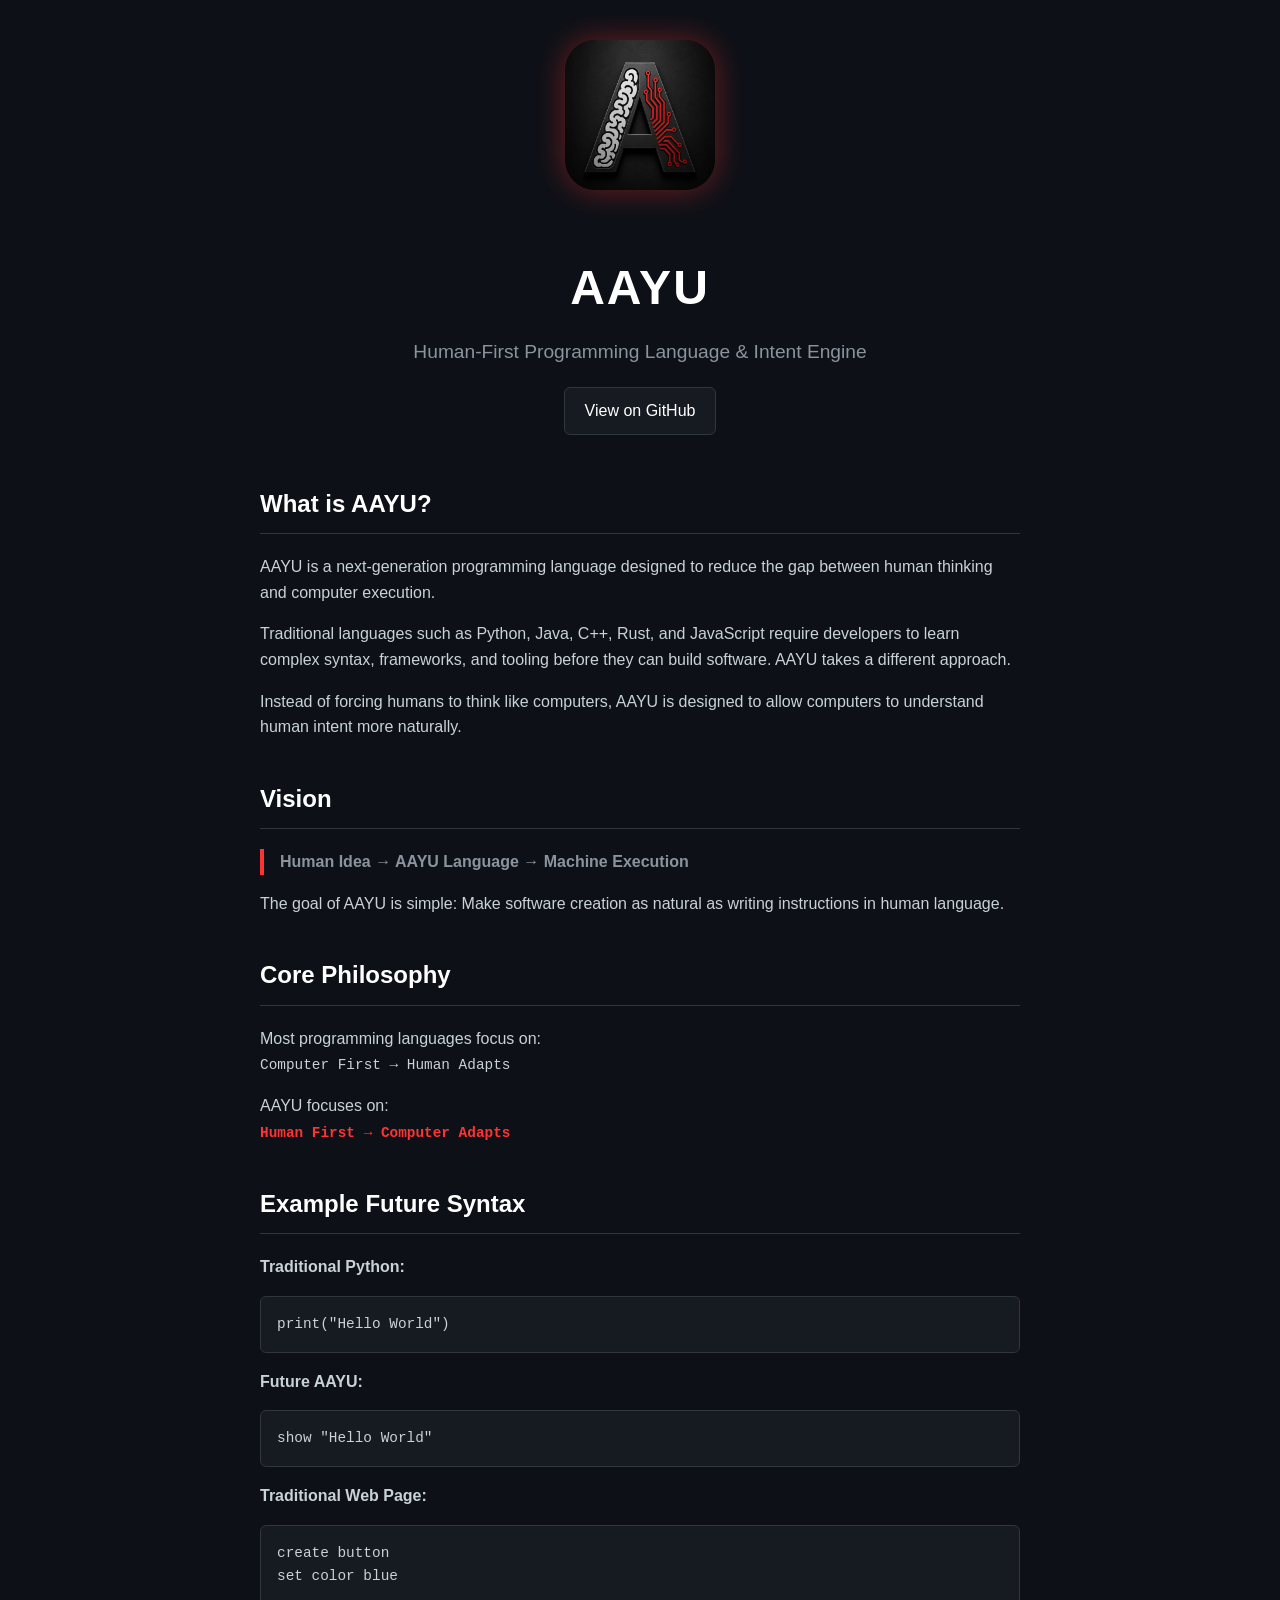
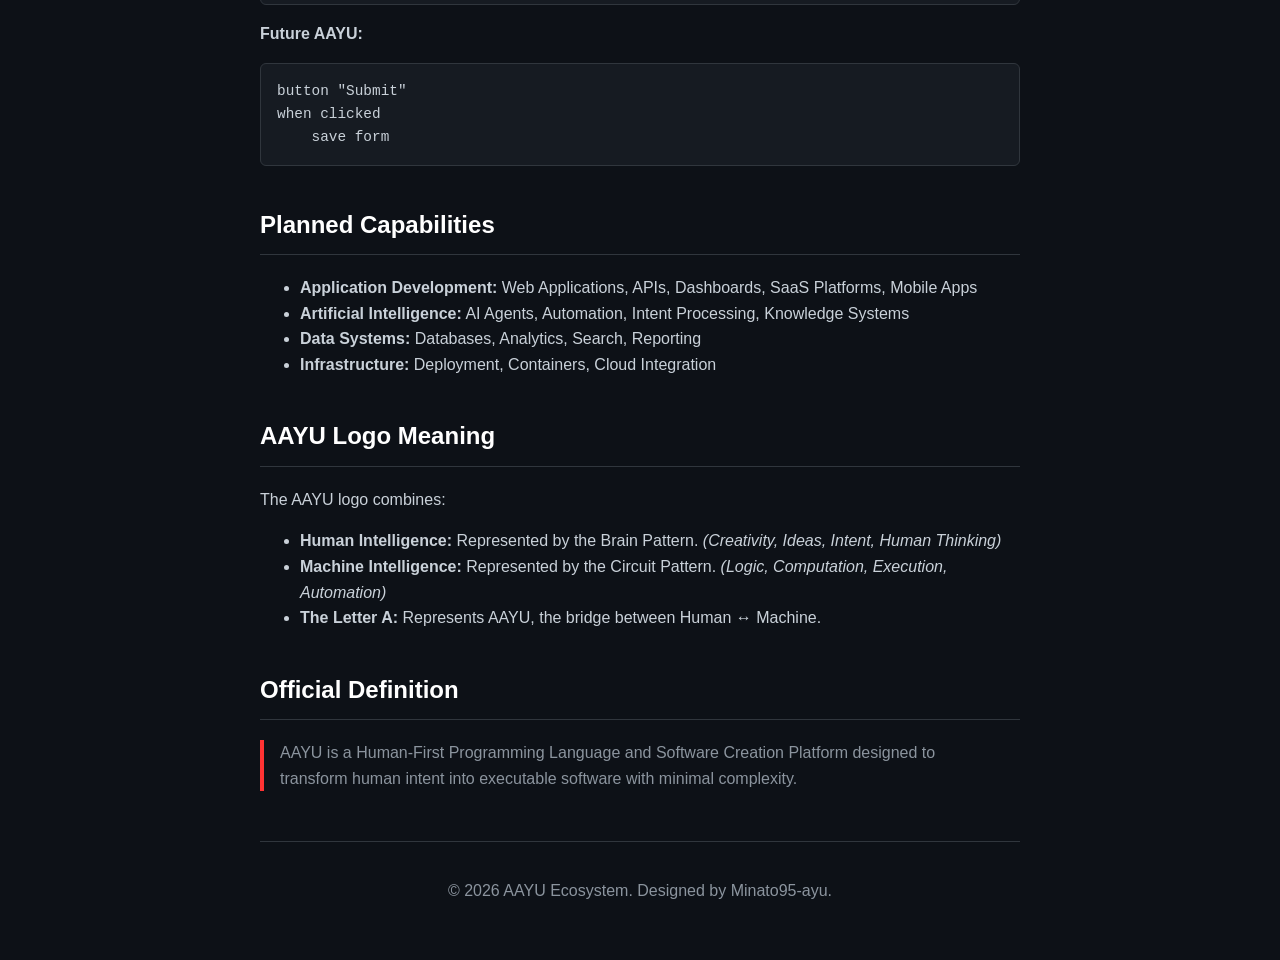
==== index.html @ 3508d7e2 "feat: setup initial SEO-optimized landing page with Schema.org JSON-LD" ====
<!DOCTYPE html>
<html lang="en">
<head>
    <meta charset="UTF-8">
    <meta name="viewport" content="width=device-width, initial-scale=1.0">
    <title>AAYU Language | Intent Computing</title>
    
    <!-- SEO Meta Tags -->
    <meta name="description" content="AAYU is a Human-First Programming Language and Software Creation Platform designed to transform human intent into executable software with minimal complexity.">
    <meta name="keywords" content="AAYU, AAYU Language, Intent Computing, Programming Language, AI Development, Compiler, Minato95-ayu">
    <meta name="author" content="Minato95-ayu">
    
    <!-- Open Graph / Social Media -->
    <meta property="og:title" content="AAYU Language | Intent Computing">
    <meta property="og:description" content="AAYU is a next-generation programming language designed to reduce the gap between human thinking and computer execution.">
    <meta property="og:image" content="https://raw.githubusercontent.com/Minato95-ayu/AAYU/master/logo.png">
    <meta property="og:url" content="https://github.com/Minato95-ayu/AAYU">
    <meta property="og:type" content="website">
    
    <!-- Twitter -->
    <meta name="twitter:card" content="summary_large_image">
    <meta name="twitter:title" content="AAYU Language | Intent Computing">
    <meta name="twitter:description" content="AAYU is a next-generation programming language designed to reduce the gap between human thinking and computer execution.">
    <meta name="twitter:image" content="https://raw.githubusercontent.com/Minato95-ayu/AAYU/master/logo.png">

    <!-- Schema.org JSON-LD for Google Knowledge Graph -->
    <script type="application/ld+json">
    {
      "@context": "https://schema.org",
      "@type": "ComputerLanguage",
      "name": "AAYU",
      "alternateName": "AAYU Language",
      "description": "AAYU is a Human-First Programming Language and Software Creation Platform designed to transform human intent into executable software with minimal complexity.",
      "image": "https://raw.githubusercontent.com/Minato95-ayu/AAYU/master/logo.png",
      "author": {
        "@type": "Person",
        "name": "Minato95-ayu",
        "url": "https://github.com/Minato95-ayu"
      },
      "url": "https://github.com/Minato95-ayu/AAYU"
    }
    </script>
    <script type="application/ld+json">
    {
      "@context": "https://schema.org",
      "@type": "SoftwareApplication",
      "name": "AAYU Intent Engine",
      "applicationCategory": "DeveloperApplication",
      "description": "The compiler and runtime engine for the AAYU Programming Language.",
      "image": "https://raw.githubusercontent.com/Minato95-ayu/AAYU/master/logo.png"
    }
    </script>

    <style>
        :root {
            --bg-color: #0d1117;
            --text-color: #c9d1d9;
            --accent-color: #ff3333;
            --accent-glow: rgba(255, 51, 51, 0.4);
            --code-bg: #161b22;
        }
        * { box-sizing: border-box; }
        body {
            background-color: var(--bg-color);
            color: var(--text-color);
            font-family: -apple-system, BlinkMacSystemFont, "Segoe UI", Helvetica, Arial, sans-serif, "Apple Color Emoji", "Segoe UI Emoji";
            line-height: 1.6;
            margin: 0;
            padding: 0;
        }
        .container {
            max-width: 800px;
            margin: 0 auto;
            padding: 40px 20px;
        }
        header {
            text-align: center;
            margin-bottom: 50px;
            animation: fadeInDown 1s ease-out;
        }
        .logo {
            width: 150px;
            height: 150px;
            border-radius: 20%;
            box-shadow: 0 0 30px var(--accent-glow);
            margin-bottom: 20px;
            transition: transform 0.3s ease, box-shadow 0.3s ease;
        }
        .logo:hover {
            transform: scale(1.05);
            box-shadow: 0 0 50px var(--accent-glow);
        }
        h1 {
            color: #ffffff;
            font-size: 3rem;
            margin-bottom: 10px;
            letter-spacing: 2px;
        }
        .subtitle {
            font-size: 1.2rem;
            color: #8b949e;
        }
        h2 {
            color: #ffffff;
            border-bottom: 1px solid #30363d;
            padding-bottom: 10px;
            margin-top: 40px;
        }
        pre {
            background-color: var(--code-bg);
            padding: 16px;
            border-radius: 6px;
            overflow-x: auto;
            border: 1px solid #30363d;
        }
        code {
            font-family: ui-monospace, SFMono-Regular, "SF Mono", Menlo, Consolas, "Liberation Mono", monospace;
            font-size: 0.9em;
        }
        blockquote {
            margin: 0;
            padding: 0 1em;
            color: #8b949e;
            border-left: 0.25em solid var(--accent-color);
        }
        .highlight {
            color: var(--accent-color);
            font-weight: bold;
        }
        .btn {
            display: inline-block;
            background-color: var(--code-bg);
            color: #ffffff;
            text-decoration: none;
            padding: 10px 20px;
            border-radius: 6px;
            border: 1px solid #30363d;
            margin-top: 20px;
            transition: all 0.2s ease;
        }
        .btn:hover {
            border-color: var(--accent-color);
            background-color: #21262d;
            box-shadow: 0 0 15px var(--accent-glow);
        }
        @keyframes fadeInDown {
            from { opacity: 0; transform: translateY(-20px); }
            to { opacity: 1; transform: translateY(0); }
        }
    </style>
</head>
<body>
    <div class="container">
        <header>
            <img src="logo.png" alt="AAYU Logo" class="logo">
            <h1>AAYU</h1>
            <div class="subtitle">Human-First Programming Language & Intent Engine</div>
            <a href="https://github.com/Minato95-ayu/AAYU" class="btn">View on GitHub</a>
        </header>

        <section>
            <h2>What is AAYU?</h2>
            <p>AAYU is a next-generation programming language designed to reduce the gap between human thinking and computer execution.</p>
            <p>Traditional languages such as Python, Java, C++, Rust, and JavaScript require developers to learn complex syntax, frameworks, and tooling before they can build software. AAYU takes a different approach.</p>
            <p>Instead of forcing humans to think like computers, AAYU is designed to allow computers to understand human intent more naturally.</p>
        </section>

        <section>
            <h2>Vision</h2>
            <blockquote>
                <p><strong>Human Idea &rarr; AAYU Language &rarr; Machine Execution</strong></p>
            </blockquote>
            <p>The goal of AAYU is simple: Make software creation as natural as writing instructions in human language.</p>
        </section>

        <section>
            <h2>Core Philosophy</h2>
            <p>Most programming languages focus on:<br>
            <code>Computer First &rarr; Human Adapts</code></p>
            <p>AAYU focuses on:<br>
            <code class="highlight">Human First &rarr; Computer Adapts</code></p>
        </section>

        <section>
            <h2>Example Future Syntax</h2>
            <p><strong>Traditional Python:</strong></p>
            <pre><code>print("Hello World")</code></pre>
            <p><strong>Future AAYU:</strong></p>
            <pre><code>show "Hello World"</code></pre>
            
            <p><strong>Traditional Web Page:</strong></p>
            <pre><code>create button
set color blue</code></pre>
            <p><strong>Future AAYU:</strong></p>
            <pre><code>button "Submit"
when clicked
    save form</code></pre>
        </section>

        <section>
            <h2>Planned Capabilities</h2>
            <ul>
                <li><strong>Application Development:</strong> Web Applications, APIs, Dashboards, SaaS Platforms, Mobile Apps</li>
                <li><strong>Artificial Intelligence:</strong> AI Agents, Automation, Intent Processing, Knowledge Systems</li>
                <li><strong>Data Systems:</strong> Databases, Analytics, Search, Reporting</li>
                <li><strong>Infrastructure:</strong> Deployment, Containers, Cloud Integration</li>
            </ul>
        </section>

        <section>
            <h2>AAYU Logo Meaning</h2>
            <p>The AAYU logo combines:</p>
            <ul>
                <li><strong>Human Intelligence:</strong> Represented by the Brain Pattern. <em>(Creativity, Ideas, Intent, Human Thinking)</em></li>
                <li><strong>Machine Intelligence:</strong> Represented by the Circuit Pattern. <em>(Logic, Computation, Execution, Automation)</em></li>
                <li><strong>The Letter A:</strong> Represents AAYU, the bridge between Human &harr; Machine.</li>
            </ul>
        </section>

        <section>
            <h2>Official Definition</h2>
            <blockquote>
                <p>AAYU is a Human-First Programming Language and Software Creation Platform designed to transform human intent into executable software with minimal complexity.</p>
            </blockquote>
        </section>
        
        <footer style="text-align: center; margin-top: 50px; color: #8b949e; border-top: 1px solid #30363d; padding-top: 20px;">
            <p>&copy; 2026 AAYU Ecosystem. Designed by Minato95-ayu.</p>
        </footer>
    </div>
</body>
</html>
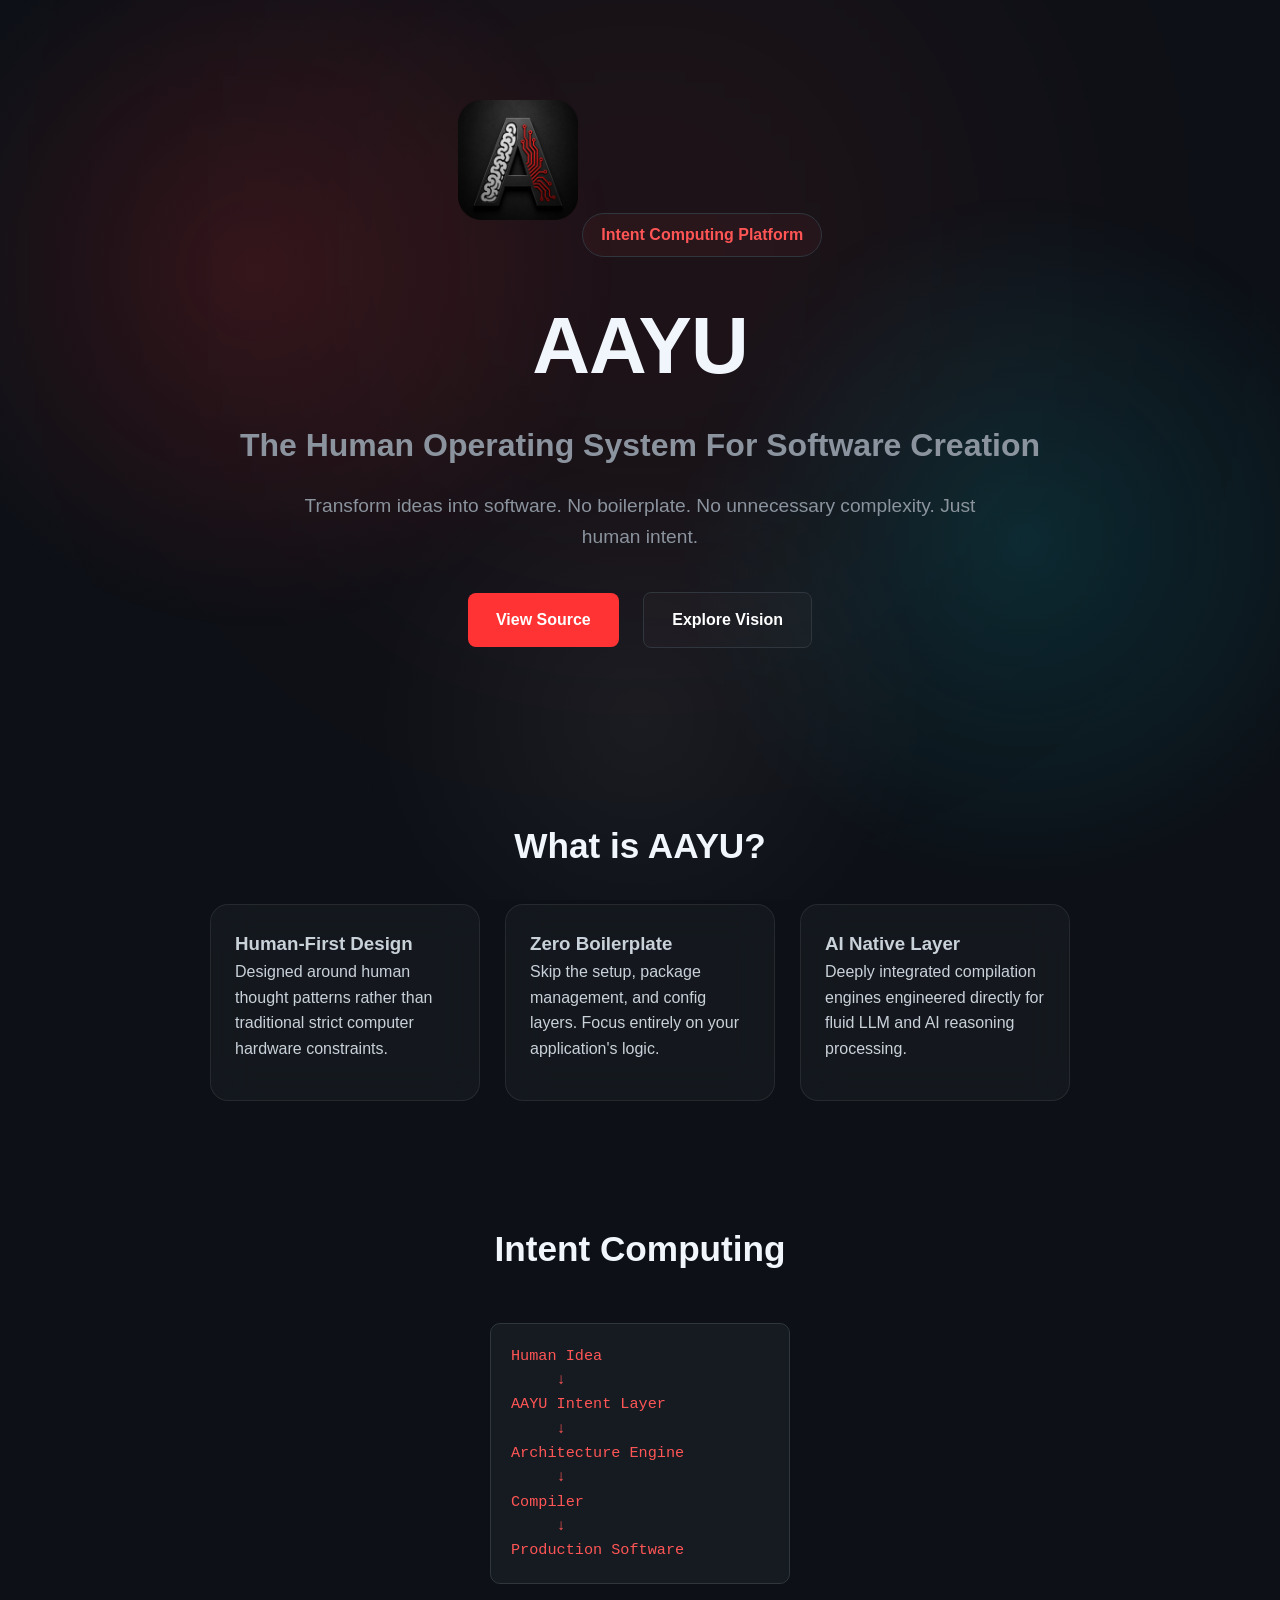
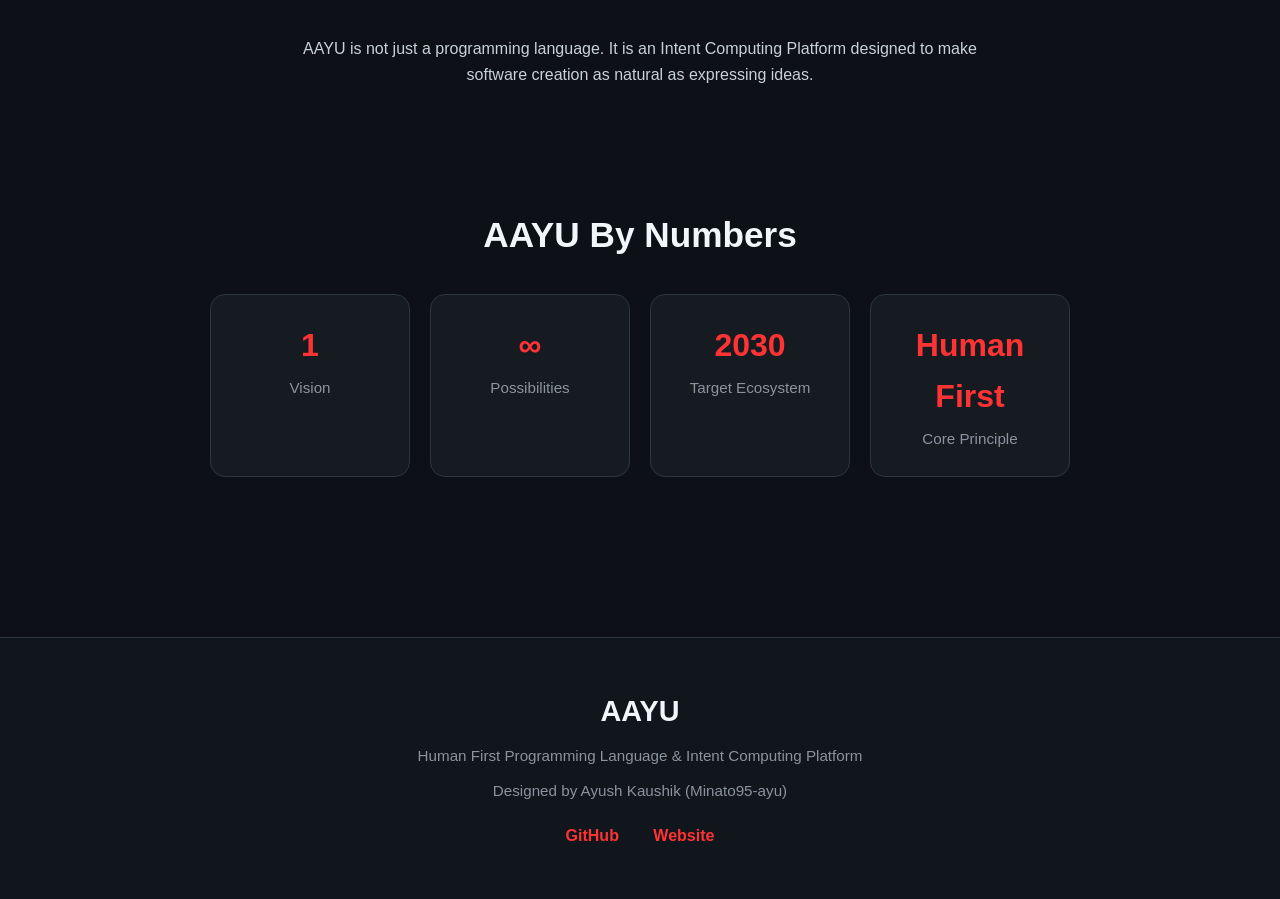
==== commit 16b60890: "AAYU premium landing page" ====
--- a/index.html
+++ b/index.html
@@ -3,230 +3,358 @@
 <head>
     <meta charset="UTF-8">
     <meta name="viewport" content="width=device-width, initial-scale=1.0">
-    <title>AAYU Language | Intent Computing</title>
     
-    <!-- SEO Meta Tags -->
-    <meta name="description" content="AAYU is a Human-First Programming Language and Software Creation Platform designed to transform human intent into executable software with minimal complexity.">
-    <meta name="keywords" content="AAYU, AAYU Language, Intent Computing, Programming Language, AI Development, Compiler, Minato95-ayu">
-    <meta name="author" content="Minato95-ayu">
-    
-    <!-- Open Graph / Social Media -->
-    <meta property="og:title" content="AAYU Language | Intent Computing">
-    <meta property="og:description" content="AAYU is a next-generation programming language designed to reduce the gap between human thinking and computer execution.">
-    <meta property="og:image" content="https://raw.githubusercontent.com/Minato95-ayu/AAYU/master/logo.png">
-    <meta property="og:url" content="https://github.com/Minato95-ayu/AAYU">
-    <meta property="og:type" content="website">
-    
-    <!-- Twitter -->
-    <meta name="twitter:card" content="summary_large_image">
-    <meta name="twitter:title" content="AAYU Language | Intent Computing">
-    <meta name="twitter:description" content="AAYU is a next-generation programming language designed to reduce the gap between human thinking and computer execution.">
-    <meta name="twitter:image" content="https://raw.githubusercontent.com/Minato95-ayu/AAYU/master/logo.png">
-
-    <!-- Schema.org JSON-LD for Google Knowledge Graph -->
-    <script type="application/ld+json">
-    {
-      "@context": "https://schema.org",
-      "@type": "ComputerLanguage",
-      "name": "AAYU",
-      "alternateName": "AAYU Language",
-      "description": "AAYU is a Human-First Programming Language and Software Creation Platform designed to transform human intent into executable software with minimal complexity.",
-      "image": "https://raw.githubusercontent.com/Minato95-ayu/AAYU/master/logo.png",
-      "author": {
-        "@type": "Person",
-        "name": "Minato95-ayu",
-        "url": "https://github.com/Minato95-ayu"
-      },
-      "url": "https://github.com/Minato95-ayu/AAYU"
-    }
-    </script>
+    <title>AAYU | The Human Operating System For Software Creation</title>
+    <meta name="description" content="AAYU is a Human-First Intent Computing Platform that transforms human ideas into production-ready software through intent-driven development.">
+    <meta name="keywords" content="AAYU, AAYU Programming Language, Intent Computing, Human First Programming Language, AI Native Development, Future Programming Language, Intent Driven Development">
+    <meta name="robots" content="index, follow">
+    <link rel="canonical" href="https://minato95-ayu.github.io/AAYU/">
+
     <script type="application/ld+json">
     {
       "@context": "https://schema.org",
       "@type": "SoftwareApplication",
-      "name": "AAYU Intent Engine",
+      "name": "AAYU",
       "applicationCategory": "DeveloperApplication",
-      "description": "The compiler and runtime engine for the AAYU Programming Language.",
-      "image": "https://raw.githubusercontent.com/Minato95-ayu/AAYU/master/logo.png"
+      "operatingSystem": "Cross Platform",
+      "description": "Human First Programming Language and Intent Computing Platform",
+      "creator": {
+        "@type": "Person",
+        "name": "Ayush Kaushik"
+      }
     }
     </script>
 
     <style>
-        :root {
-            --bg-color: #0d1117;
-            --text-color: #c9d1d9;
-            --accent-color: #ff3333;
-            --accent-glow: rgba(255, 51, 51, 0.4);
-            --code-bg: #161b22;
-        }
-        * { box-sizing: border-box; }
-        body {
-            background-color: var(--bg-color);
-            color: var(--text-color);
-            font-family: -apple-system, BlinkMacSystemFont, "Segoe UI", Helvetica, Arial, sans-serif, "Apple Color Emoji", "Segoe UI Emoji";
-            line-height: 1.6;
+        /* Base Dark Theme & Reset */
+        * {
+            box-sizing: border-box;
             margin: 0;
             padding: 0;
         }
-        .container {
-            max-width: 800px;
+        body {
+            background-color: #0d1117;
+            color: #c9d1d9;
+            font-family: -apple-system, BlinkMacSystemFont, "Segoe UI", Helvetica, Arial, sans-serif;
+            overflow-x: hidden;
+            line-height: 1.6;
+        }
+        section {
+            max-width: 900px;
             margin: 0 auto;
-            padding: 40px 20px;
-        }
-        header {
-            text-align: center;
-            margin-bottom: 50px;
-            animation: fadeInDown 1s ease-out;
+            padding: 60px 20px;
+        }
+        h2 {
+            font-size: 2.2rem;
+            color: #f0f6fc;
+            margin-bottom: 20px;
+            text-align: center;
+        }
+        p {
+            margin-bottom: 15px;
+        }
+
+        /* 1. Animated Background Particles */
+        #particles {
+            position: fixed;
+            top: 0;
+            left: 0;
+            width: 100%;
+            height: 100%;
+            z-index: -10;
+            background:
+                radial-gradient(circle at 20% 30%, rgba(255,51,51,0.15), transparent 30%),
+                radial-gradient(circle at 80% 60%, rgba(0,229,255,0.12), transparent 30%),
+                radial-gradient(circle at 50% 80%, rgba(255,255,255,0.05), transparent 30%);
+            animation: moveBg 12s infinite alternate ease-in-out;
+        }
+        @keyframes moveBg {
+            0% { transform: scale(1); }
+            100% { transform: scale(1.1); }
+        }
+
+        /* 2. Premium Hero Section */
+        .hero {
+            text-align: center;
+            padding: 100px 20px;
+            position: relative;
+        }
+        .hero-bg {
+            position: absolute;
+            width: 500px;
+            height: 500px;
+            background: #ff3333;
+            filter: blur(180px);
+            opacity: .12;
+            left: 50%;
+            transform: translateX(-50%);
+            top: 0;
+            z-index: -1;
         }
         .logo {
-            width: 150px;
-            height: 150px;
-            border-radius: 20%;
-            box-shadow: 0 0 30px var(--accent-glow);
+            max-width: 120px;
             margin-bottom: 20px;
-            transition: transform 0.3s ease, box-shadow 0.3s ease;
-        }
-        .logo:hover {
-            transform: scale(1.05);
-            box-shadow: 0 0 50px var(--accent-glow);
-        }
-        h1 {
-            color: #ffffff;
-            font-size: 3rem;
+        }
+        .badge {
+            display: inline-block;
+            padding: 8px 18px;
+            border: 1px solid #30363d;
+            border-radius: 999px;
+            color: #ff5555;
+            margin-bottom: 25px;
+            font-weight: 600;
+            background: rgba(255, 85, 85, 0.05);
+        }
+        .hero h1 {
+            font-size: 5rem;
+            margin: 0;
+            color: #f0f6fc;
+            letter-spacing: -1px;
+        }
+        .hero h2 {
+            border: none;
+            font-size: 2rem;
+            margin-top: 10px;
+            color: #8b949e;
+        }
+        .hero-text {
+            max-width: 700px;
+            margin: 20px auto;
+            color: #8b949e;
+            font-size: 1.2rem;
+        }
+        .hero-buttons {
+            margin-top: 30px;
+        }
+        .primary-btn {
+            background: #ff3333;
+            color: white;
+            text-decoration: none;
+            padding: 14px 28px;
+            border-radius: 8px;
+            margin: 10px;
+            display: inline-block;
+            font-weight: 600;
+            transition: 0.3s;
+        }
+        .primary-btn:hover {
+            background: #e02424;
+            box-shadow: 0 0 15px rgba(255, 51, 51, 0.4);
+        }
+        .secondary-btn {
+            border: 1px solid #30363d;
+            color: white;
+            text-decoration: none;
+            padding: 14px 28px;
+            border-radius: 8px;
+            margin: 10px;
+            display: inline-block;
+            font-weight: 600;
+            transition: 0.3s;
+            background: rgba(255, 255, 255, 0.02);
+        }
+        .secondary-btn:hover {
+            background: rgba(255, 255, 255, 0.1);
+            border-color: #8b949e;
+        }
+
+        /* 3. New Vision Section & Code blocks */
+        #vision {
+            text-align: center;
+        }
+        pre {
+            background: #161b22;
+            border: 1px solid #30363d;
+            border-radius: 10px;
+            padding: 20px;
+            font-family: "SFMono-Regular", Consolas, "Liberation Mono", Menlo, monospace;
+            font-size: 0.95rem;
+            color: #ff5555;
+            overflow-x: auto;
+            margin: 25px 0;
+            text-align: left;
+            display: inline-block;
+            min-width: 300px;
+            max-width: 100%;
+        }
+
+        /* 4. Premium Glassmorphism Cards */
+        .card-container {
+            display: grid;
+            grid-template-columns: repeat(auto-fit, minmax(250px, 1fr));
+            gap: 25px;
+            margin-top: 30px;
+        }
+        .card {
+            background: rgba(255, 255, 255, 0.03);
+            backdrop-filter: blur(20px);
+            -webkit-backdrop-filter: blur(20px);
+            border: 1px solid rgba(255, 255, 255, 0.08);
+            border-radius: 18px;
+            padding: 24px;
+            transition: .4s;
+        }
+        .card:hover {
+            transform: translateY(-8px);
+            box-shadow: 0 0 30px rgba(255, 51, 51, .25);
+            border-color: #ff3333;
+        }
+
+        /* 5. Live Stats Section */
+        .stats-grid {
+            display: grid;
+            grid-template-columns: repeat(auto-fit, minmax(180px, 1fr));
+            gap: 20px;
+            margin-top: 30px;
+        }
+        .stat-box {
+            text-align: center;
+            padding: 25px;
+            background: #161b22;
+            border-radius: 15px;
+            border: 1px solid #30363d;
+            transition: 0.3s;
+        }
+        .stat-box:hover {
+            border-color: #58a6ff;
+        }
+        .stat-box h3 {
+            font-size: 2rem;
+            color: #ff3333;
+            margin-bottom: 5px;
+        }
+        .stat-box p {
+            margin: 0;
+            color: #8b949e;
+            font-size: 0.95rem;
+        }
+
+        /* 6. Premium Footer */
+        footer {
+            margin-top: 100px;
+            padding: 50px 20px;
+            text-align: center;
+            border-top: 1px solid #30363d;
+            background: rgba(22, 27, 34, 0.5);
+        }
+        footer h2 {
+            font-size: 1.8rem;
+            color: #f0f6fc;
             margin-bottom: 10px;
-            letter-spacing: 2px;
-        }
-        .subtitle {
-            font-size: 1.2rem;
+        }
+        footer p {
             color: #8b949e;
-        }
-        h2 {
-            color: #ffffff;
-            border-bottom: 1px solid #30363d;
-            padding-bottom: 10px;
-            margin-top: 40px;
-        }
-        pre {
-            background-color: var(--code-bg);
-            padding: 16px;
-            border-radius: 6px;
-            overflow-x: auto;
-            border: 1px solid #30363d;
-        }
-        code {
-            font-family: ui-monospace, SFMono-Regular, "SF Mono", Menlo, Consolas, "Liberation Mono", monospace;
-            font-size: 0.9em;
-        }
-        blockquote {
-            margin: 0;
-            padding: 0 1em;
-            color: #8b949e;
-            border-left: 0.25em solid var(--accent-color);
-        }
-        .highlight {
-            color: var(--accent-color);
-            font-weight: bold;
-        }
-        .btn {
-            display: inline-block;
-            background-color: var(--code-bg);
-            color: #ffffff;
+            font-size: 0.95rem;
+            margin-bottom: 10px;
+        }
+        .footer-links {
+            margin-top: 20px;
+        }
+        .footer-links a {
+            margin: 0 15px;
+            color: #ff3333;
             text-decoration: none;
-            padding: 10px 20px;
-            border-radius: 6px;
-            border: 1px solid #30363d;
-            margin-top: 20px;
-            transition: all 0.2s ease;
-        }
-        .btn:hover {
-            border-color: var(--accent-color);
-            background-color: #21262d;
-            box-shadow: 0 0 15px var(--accent-glow);
-        }
-        @keyframes fadeInDown {
-            from { opacity: 0; transform: translateY(-20px); }
-            to { opacity: 1; transform: translateY(0); }
+            font-weight: 600;
+            transition: 0.3s;
+        }
+        .footer-links a:hover {
+            color: #ff5555;
+            text-decoration: underline;
         }
     </style>
 </head>
 <body>
-    <div class="container">
-        <header>
-            <img src="logo.png" alt="AAYU Logo" class="logo">
-            <h1>AAYU</h1>
-            <div class="subtitle">Human-First Programming Language & Intent Engine</div>
-            <a href="https://github.com/Minato95-ayu/AAYU" class="btn">View on GitHub</a>
-        </header>
-
-        <section>
-            <h2>What is AAYU?</h2>
-            <p>AAYU is a next-generation programming language designed to reduce the gap between human thinking and computer execution.</p>
-            <p>Traditional languages such as Python, Java, C++, Rust, and JavaScript require developers to learn complex syntax, frameworks, and tooling before they can build software. AAYU takes a different approach.</p>
-            <p>Instead of forcing humans to think like computers, AAYU is designed to allow computers to understand human intent more naturally.</p>
-        </section>
-
-        <section>
-            <h2>Vision</h2>
-            <blockquote>
-                <p><strong>Human Idea &rarr; AAYU Language &rarr; Machine Execution</strong></p>
-            </blockquote>
-            <p>The goal of AAYU is simple: Make software creation as natural as writing instructions in human language.</p>
-        </section>
-
-        <section>
-            <h2>Core Philosophy</h2>
-            <p>Most programming languages focus on:<br>
-            <code>Computer First &rarr; Human Adapts</code></p>
-            <p>AAYU focuses on:<br>
-            <code class="highlight">Human First &rarr; Computer Adapts</code></p>
-        </section>
-
-        <section>
-            <h2>Example Future Syntax</h2>
-            <p><strong>Traditional Python:</strong></p>
-            <pre><code>print("Hello World")</code></pre>
-            <p><strong>Future AAYU:</strong></p>
-            <pre><code>show "Hello World"</code></pre>
-            
-            <p><strong>Traditional Web Page:</strong></p>
-            <pre><code>create button
-set color blue</code></pre>
-            <p><strong>Future AAYU:</strong></p>
-            <pre><code>button "Submit"
-when clicked
-    save form</code></pre>
-        </section>
-
-        <section>
-            <h2>Planned Capabilities</h2>
-            <ul>
-                <li><strong>Application Development:</strong> Web Applications, APIs, Dashboards, SaaS Platforms, Mobile Apps</li>
-                <li><strong>Artificial Intelligence:</strong> AI Agents, Automation, Intent Processing, Knowledge Systems</li>
-                <li><strong>Data Systems:</strong> Databases, Analytics, Search, Reporting</li>
-                <li><strong>Infrastructure:</strong> Deployment, Containers, Cloud Integration</li>
-            </ul>
-        </section>
-
-        <section>
-            <h2>AAYU Logo Meaning</h2>
-            <p>The AAYU logo combines:</p>
-            <ul>
-                <li><strong>Human Intelligence:</strong> Represented by the Brain Pattern. <em>(Creativity, Ideas, Intent, Human Thinking)</em></li>
-                <li><strong>Machine Intelligence:</strong> Represented by the Circuit Pattern. <em>(Logic, Computation, Execution, Automation)</em></li>
-                <li><strong>The Letter A:</strong> Represents AAYU, the bridge between Human &harr; Machine.</li>
-            </ul>
-        </section>
-
-        <section>
-            <h2>Official Definition</h2>
-            <blockquote>
-                <p>AAYU is a Human-First Programming Language and Software Creation Platform designed to transform human intent into executable software with minimal complexity.</p>
-            </blockquote>
-        </section>
+
+    <div id="particles"></div>
+
+    <header class="hero">
+        <div class="hero-bg"></div>
+        <img src="logo.png" alt="AAYU Logo" class="logo">
         
-        <footer style="text-align: center; margin-top: 50px; color: #8b949e; border-top: 1px solid #30363d; padding-top: 20px;">
-            <p>&copy; 2026 AAYU Ecosystem. Designed by Minato95-ayu.</p>
-        </footer>
-    </div>
+        <div class="badge">
+            Intent Computing Platform
+        </div>
+
+        <h1>AAYU</h1>
+        <h2>The Human Operating System For Software Creation</h2>
+
+        <p class="hero-text">
+            Transform ideas into software. No boilerplate. No unnecessary complexity. Just human intent.
+        </p>
+
+        <div class="hero-buttons">
+            <a href="https://github.com/Minato95-ayu/AAYU" class="primary-btn">View Source</a>
+            <a href="#vision" class="secondary-btn">Explore Vision</a>
+        </div>
+    </header>
+
+    <section id="about">
+        <h2>What is AAYU?</h2>
+        <div class="card-container">
+            <div class="card">
+                <h3>Human-First Design</h3>
+                <p>Designed around human thought patterns rather than traditional strict computer hardware constraints.</p>
+            </div>
+            <div class="card">
+                <h3>Zero Boilerplate</h3>
+                <p>Skip the setup, package management, and config layers. Focus entirely on your application's logic.</p>
+            </div>
+            <div class="card">
+                <h3>AI Native Layer</h3>
+                <p>Deeply integrated compilation engines engineered directly for fluid LLM and AI reasoning processing.</p>
+            </div>
+        </div>
+    </section>
+
+    <section id="vision">
+        <h2>Intent Computing</h2>
+<pre>
+Human Idea
+     ↓
+AAYU Intent Layer
+     ↓
+Architecture Engine
+     ↓
+Compiler
+     ↓
+Production Software
+</pre>
+        <p style="max-width: 700px; margin: 20px auto 0 auto;">
+            AAYU is not just a programming language. It is an Intent Computing Platform designed to make software creation as natural as expressing ideas.
+        </p>
+    </section>
+
+    <section id="stats">
+        <h2>AAYU By Numbers</h2>
+        <div class="stats-grid">
+            <div class="stat-box">
+                <h3>1</h3>
+                <p>Vision</p>
+            </div>
+            <div class="stat-box">
+                <h3>∞</h3>
+                <p>Possibilities</p>
+            </div>
+            <div class="stat-box">
+                <h3>2030</h3>
+                <p>Target Ecosystem</p>
+            </div>
+            <div class="stat-box">
+                <h3>Human First</h3>
+                <p>Core Principle</p>
+            </div>
+        </div>
+    </section>
+
+    <footer>
+        <h2>AAYU</h2>
+        <p>Human First Programming Language & Intent Computing Platform</p>
+        <p>Designed by Ayush Kaushik (Minato95-ayu)</p>
+        <div class="footer-links">
+            <a href="https://github.com/Minato95-ayu/AAYU">GitHub</a>
+            <a href="https://minato95-ayu.github.io/AAYU/">Website</a>
+        </div>
+    </footer>
+
 </body>
-</html>
+</html>
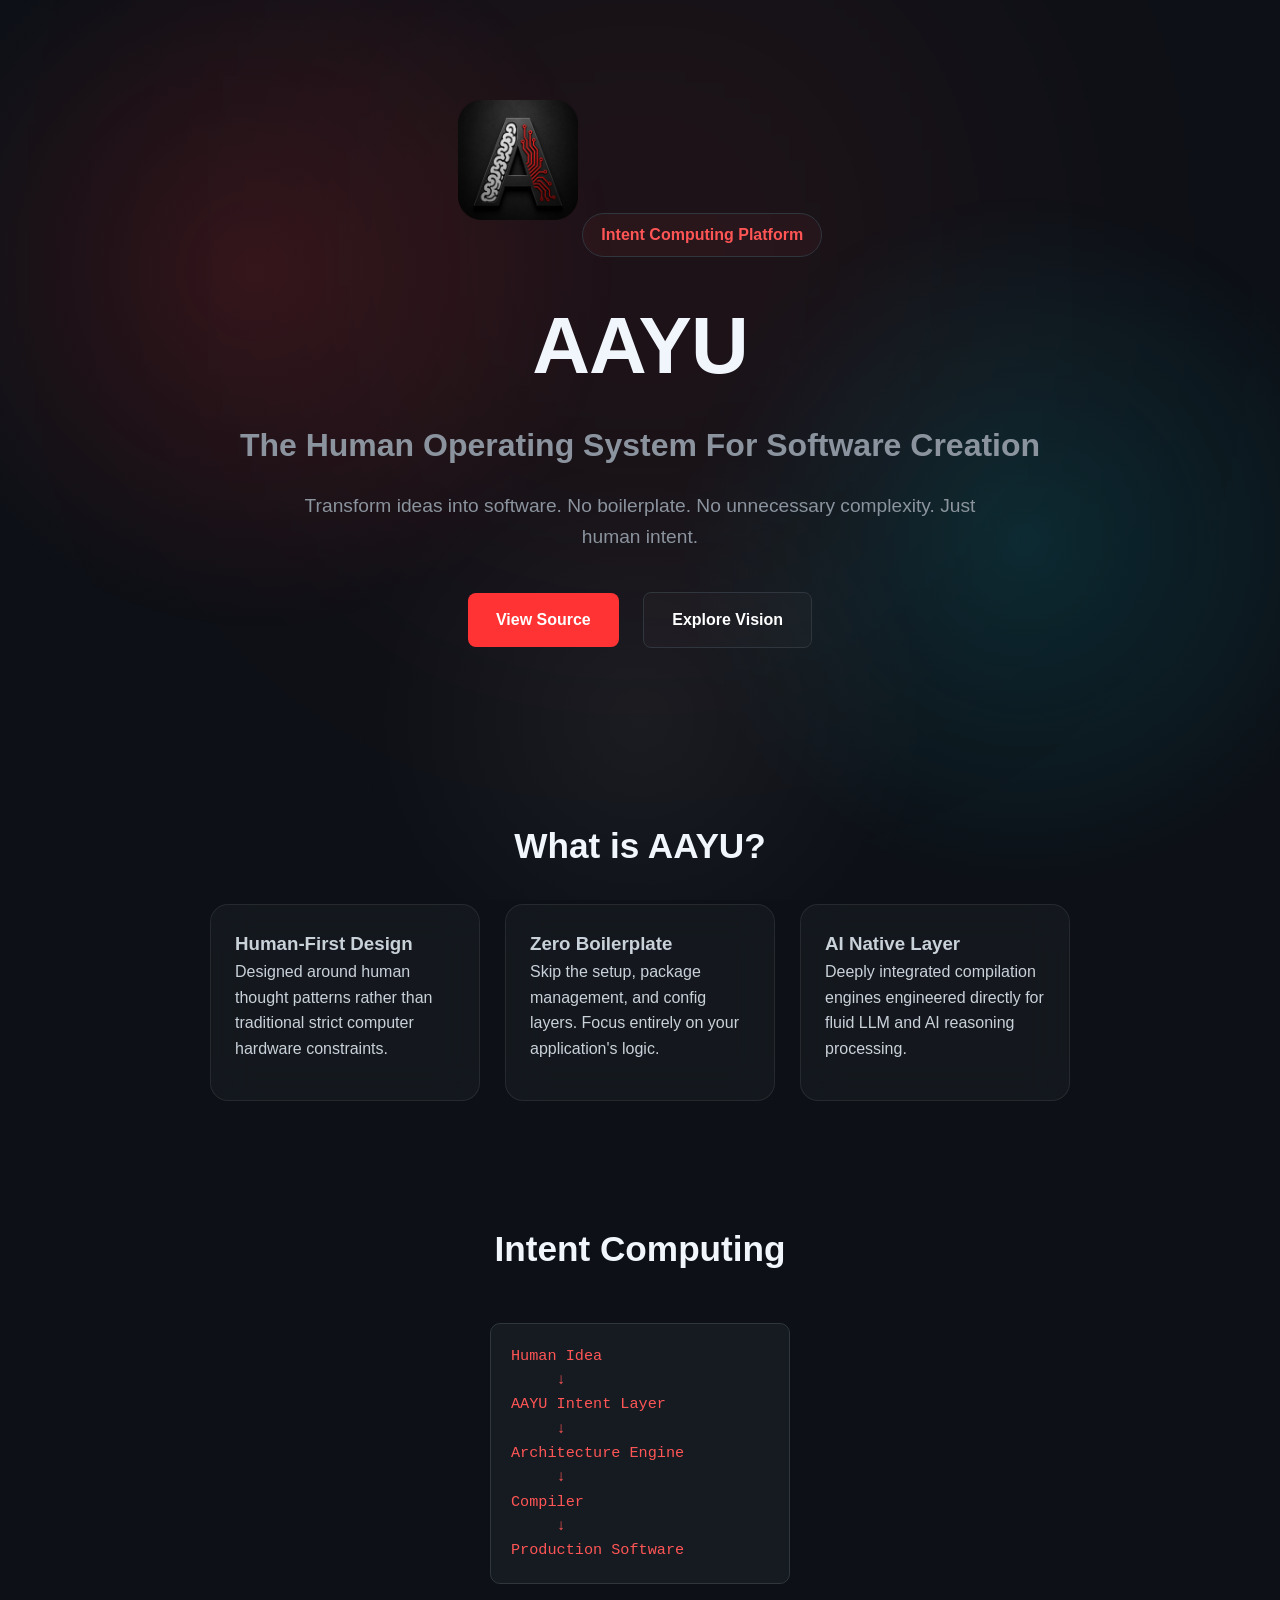
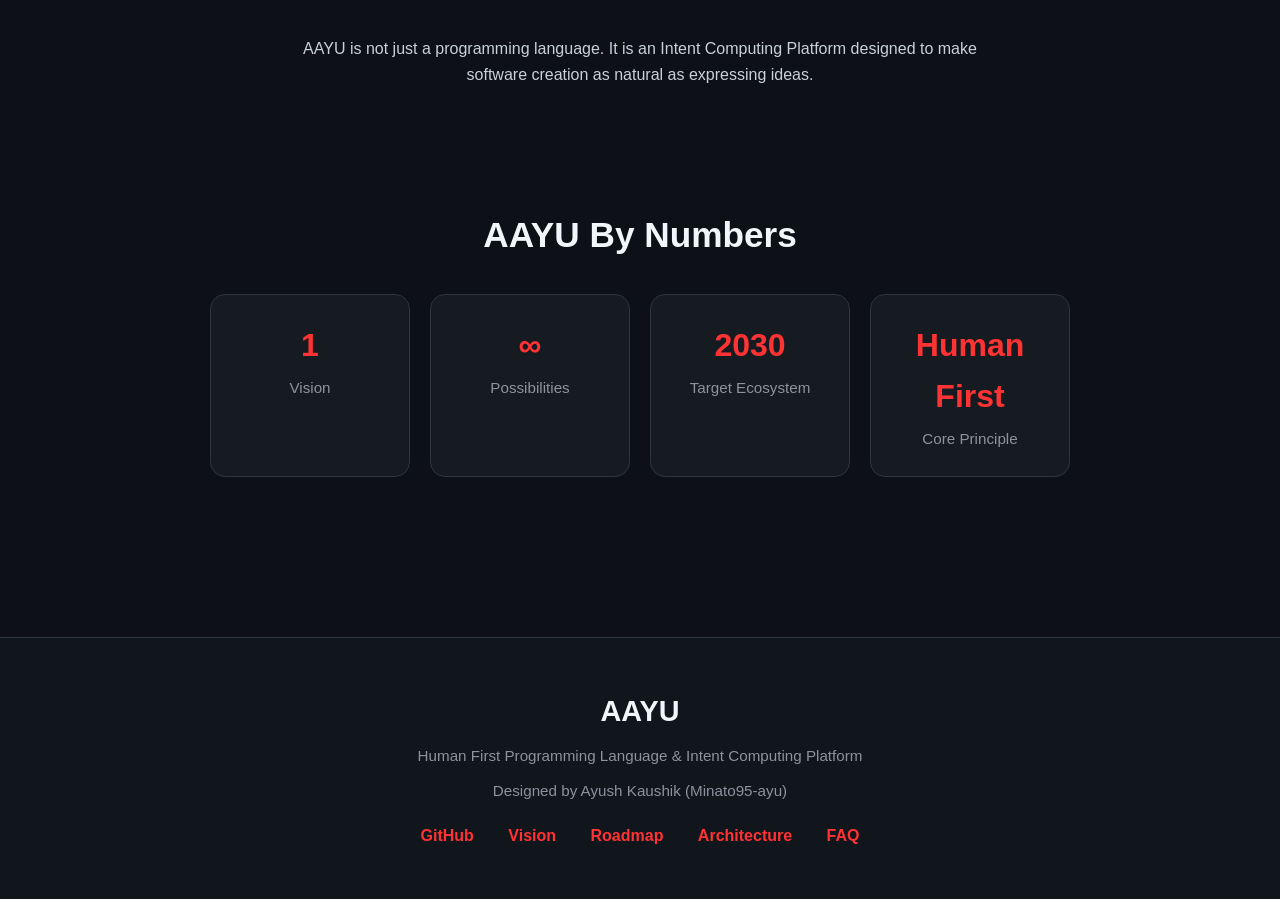
==== commit 4e7acc5f: "Added SEO landing subpages for Vision, Roadmap, Architecture, and FAQ" ====
--- a/index.html
+++ b/index.html
@@ -352,9 +352,12 @@
         <p>Designed by Ayush Kaushik (Minato95-ayu)</p>
         <div class="footer-links">
             <a href="https://github.com/Minato95-ayu/AAYU">GitHub</a>
-            <a href="https://minato95-ayu.github.io/AAYU/">Website</a>
-        </div>
-    </footer>
+            <a href="vision.html">Vision</a>
+            <a href="roadmap.html">Roadmap</a>
+            <a href="architecture.html">Architecture</a>
+            <a href="faq.html">FAQ</a>
+        </div>
+        </footer>
 
 </body>
 </html>
